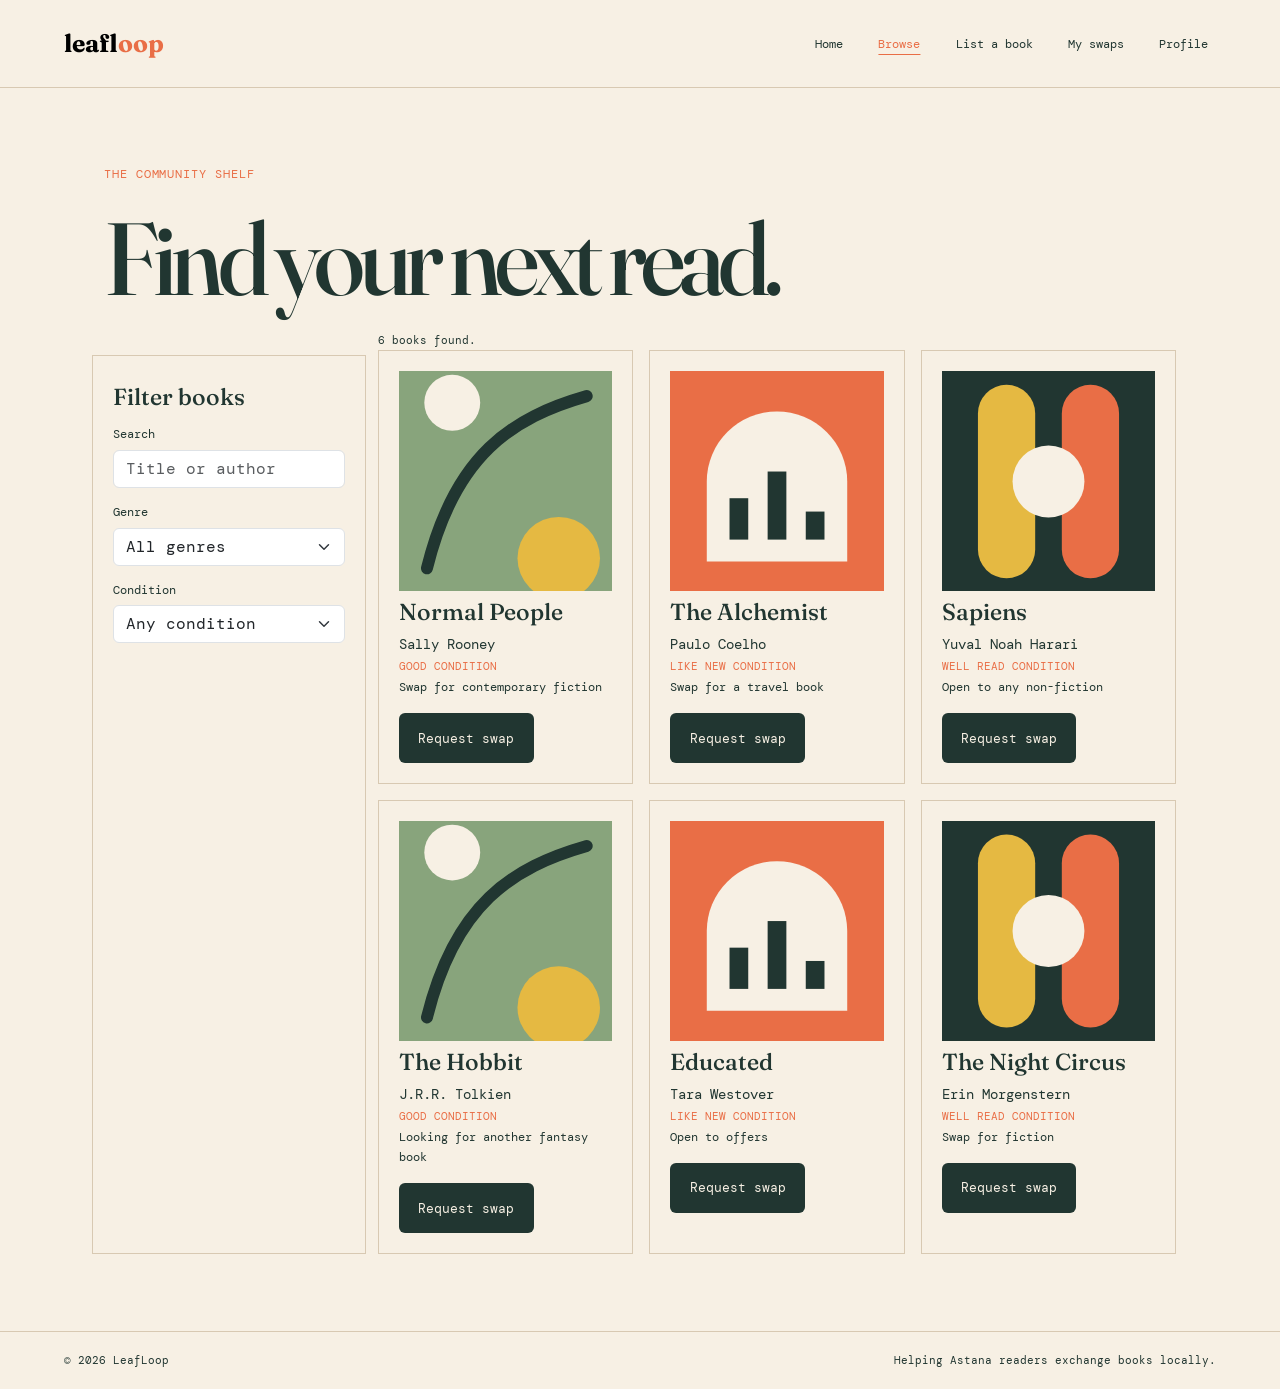
==== browse.html @ 826518ef "Add book search and filters" ====
<!DOCTYPE html>
<html lang="en">
<head>
  <meta charset="UTF-8">
  <meta name="viewport" content="width=device-width, initial-scale=1.0">
  <meta name="description" content="Browse books offered by LeafLoop readers in Astana.">
  <title>Browse books | LeafLoop</title>
  <link rel="stylesheet" href="vendor/bootstrap/css/bootstrap.min.css">
  <link rel="stylesheet" href="styles.css?v=55413a9">
</head>
<body>
  <a class="skip-link" href="#main-content">Skip to main content</a>

  <header class="site-header navbar navbar-expand-lg">
    <div class="container-fluid px-0">
      <a class="brand navbar-brand" href="index.html">leaf<span>loop</span></a>
      <button class="navbar-toggler" type="button" data-bs-toggle="collapse" data-bs-target="#main-navigation" aria-controls="main-navigation" aria-expanded="false" aria-label="Open navigation">
        <span class="navbar-toggler-icon"></span>
      </button>
      <nav class="collapse navbar-collapse" id="main-navigation" aria-label="Main navigation">
        <ul class="site-nav navbar-nav ms-auto">
          <li class="nav-item"><a class="nav-link" href="index.html">Home</a></li>
          <li class="nav-item"><a class="nav-link active" href="browse.html" aria-current="page">Browse</a></li>
          <li class="nav-item"><a class="nav-link" href="list-book.html">List a book</a></li>
          <li class="nav-item"><a class="nav-link" href="swaps.html">My swaps</a></li>
          <li class="nav-item"><a class="nav-link" href="profile.html">Profile</a></li>
        </ul>
      </nav>
    </div>
  </header>

  <main class="container" id="main-content">
    <p class="eyebrow">The community shelf</p>
    <h1>Find your next read.</h1>

    <div class="filter-bar row g-4 mt-2">
      <aside class="filter-panel col-lg-3" aria-labelledby="filter-title">
        <h2 id="filter-title">Filter books</h2>
        <label for="search">Search</label>
        <input class="form-control" id="search" name="search" type="search" placeholder="Title or author">

        <label for="genre">Genre</label>
        <select class="form-select" id="genre" name="genre">
          <option value="all">All genres</option>
          <option value="Fiction">Fiction</option>
          <option value="Non-fiction">Non-fiction</option>
          <option value="Fantasy">Fantasy</option>
        </select>

        <label for="condition">Condition</label>
        <select class="form-select" id="condition" name="condition">
          <option value="all">Any condition</option>
          <option value="Like new">Like new</option>
          <option value="Good">Good</option>
          <option value="Well read">Well read</option>
        </select>
      </aside>

      <section class="col-lg-9 mt-0" aria-label="Available books">
        <p id="book-results" class="form-note" aria-live="polite"></p>
        <div class="book-grid mt-0" id="book-list"></div>
      </section>
    </div>
  </main>

  <footer class="site-footer container-fluid">
    <span>© 2026 LeafLoop</span>
    <span>Helping Astana readers exchange books locally.</span>
  </footer>
  <script src="vendor/bootstrap/js/bootstrap.bundle.min.js"></script>
  <script src="js/browse.js"></script>
</body>
</html>
---- styles.css ----
@import url('https://fonts.googleapis.com/css2?family=DM+Mono:wght@400;500&family=Fraunces:opsz,wght@9..144,500;9..144,700&display=swap');

:root {
    --paper: #f7f0e4;
    --ink: #213631;
    --orange: #e96e46;
    --mustard: #e5b942;
    --leaf: #88a47c;
    --line: #d8c9b2;
}

* {
    box-sizing: border-box;
}

body {
    background: var(--paper);
    color: var(--ink);
    font-family: "DM Mono", monospace;
    margin: 0;
}

a {
    color: inherit;
}

.skip-link {
    background: var(--ink);
    color: var(--paper);
    left: 1rem;
    padding: .75rem 1rem;
    position: fixed;
    top: -5rem;
    z-index: 10;
}

.skip-link:focus {
    top: 1rem;
}

a:focus-visible, button:focus-visible, input:focus-visible, select:focus-visible, textarea:focus-visible,
.navbar-toggler:focus-visible, .site-nav .nav-link:focus-visible, .form-control:focus-visible,
.form-select:focus-visible, .button:focus-visible {
    outline: 3px solid var(--orange);
    outline-offset: 3px;
    box-shadow: none;
}

.site-header {
    align-items: center;
    border-bottom: 1px solid var(--line);
    display: flex;
    justify-content: space-between;
    padding: 1.25rem clamp(1.25rem, 5vw, 5rem);
}

.brand {
    font-family: Fraunces, serif;
    font-size: 1.55rem;
    font-weight: 700;
    text-decoration: none;
}

.brand span {
    color: var(--orange);
}

.site-nav {
    display: flex;
    flex-wrap: wrap;
    gap: 1.2rem;
    justify-content: flex-end;
    list-style: none;
    margin: 0;
    padding: 0;
}

.site-nav a {
    color: var(--ink);
    font-size: .75rem;
    text-decoration: none;
}

.site-nav .nav-link:hover, .site-nav .nav-link.active {
    color: var(--orange);
    text-decoration: underline;
    text-underline-offset: .35rem;
}

main.container {
    margin: 0 auto;
    max-width: 1200px;
    padding: clamp(2.5rem, 6vw, 5.5rem) clamp(1.25rem, 5vw, 5rem);
}

h1, h2, h3 {
    font-family: Fraunces, serif;
    line-height: 1.12;
    overflow-wrap: anywhere;
}

h1 {
    font-size: clamp(3.3rem, 8vw, 7rem);
    letter-spacing: -.06em;
    margin: 0 0 1rem;
}

h2 {
    font-size: clamp(2rem, 4vw, 3.5rem);
    letter-spacing: -.04em;
    margin: 0 0 1rem;
}

h3 {
    font-size: 1.45rem;
    margin: .5rem 0;
}

.filter-panel h2, .book-card h2, .swap-item h2 {
    font-size: 1.45rem;
    letter-spacing: normal;
    margin: .5rem 0;
}

p {
    line-height: 1.7;
}

.eyebrow {
    color: var(--orange);
    font-size: .72rem;
    letter-spacing: .08em;
    text-transform: uppercase;
}

.button {
    background: var(--ink);
    color: var(--paper);
    display: inline-flex;
    align-items: center;
    font-size: .8rem;
    justify-content: center;
    min-height: 44px;
    padding: .9rem 1.15rem;
    text-align: center;
    text-decoration: none;
    white-space: normal;
}

.button:hover {
    background: var(--orange);
}

.button-outline {
    background: transparent;
    border: 1px solid var(--ink);
    color: var(--ink);
}

.hero {
    display: grid;
    gap: 3rem;
    grid-template-columns: minmax(0, 1.2fr) minmax(0, .8fr);
    min-height: 470px;
}

.hero-copy {
    align-self: center;
}

.hero-copy p {
    font-size: 1rem;
    max-width: 540px;
}

.hero-image {
    align-self: center;
    display: block;
    max-height: 470px;
    object-fit: cover;
    width: 100%;
}

.stats, .book-grid {
    display: grid;
    gap: 1rem;
    grid-template-columns: repeat(3, minmax(0, 1fr));
    margin-top: 2rem;
}

.stat, .book-card {
    border: 1px solid var(--line);
    min-width: 0;
    padding: 1.25rem;
}

.book-card {
    transition: border-color .2s ease, transform .2s ease;
}

.book-card:hover {
    border-color: var(--leaf);
    transform: translateY(-2px);
}

.stat strong {
    color: var(--orange);
    display: block;
    font-family: Fraunces, serif;
    font-size: 2.3rem;
}

.section-head {
    align-items: end;
    display: flex;
    justify-content: space-between;
    margin-top: 5rem;
}

.section-head > a {
    align-items: center;
    display: inline-flex;
    min-height: 44px;
}

.book-cover-image {
    display: block;
    height: 220px;
    object-fit: cover;
    width: 100%;
}

.book-card p {
    font-size: .75rem;
}

.book-card .book-author {
    font-size: .85rem;
    margin: 0;
}

.tag {
    color: var(--orange);
    font-size: .68rem;
    text-transform: uppercase;
}

.swap-layout, .profile-layout {
    display: grid;
    gap: 1.5rem;
    grid-template-columns: 240px minmax(0, 1fr);
}

.filter-bar > *, .profile-layout > *, .swap-layout > *, .swap-item > * {
    min-width: 0;
}

.filter-panel, .form-panel, .profile-aside {
    border: 1px solid var(--line);
    padding: 1.25rem;
}

.filter-panel label, .form-panel label {
    display: block;
    font-size: .72rem;
    margin: 1rem 0 .4rem;
}

input, select, textarea {
    background: #fffaf2;
    border: 1px solid var(--line);
    font: inherit;
    padding: .75rem;
    width: 100%;
}

.list-form {
    max-width: 650px;
}

.form-note {
    font-size: .7rem;
    margin-bottom: 0;
}

.condition-guide {
    margin-top: 5rem;
    max-width: 900px;
}

table {
    border-collapse: collapse;
    width: 100%;
}

th, td {
    border: 1px solid var(--line);
    padding: 1rem;
    text-align: left;
}

thead {
    background: var(--ink);
    color: var(--paper);
}

tbody tr:nth-child(even) {
    background: #fffaf2;
}

.condition-guide .table thead th {
    background: var(--ink);
    color: var(--paper);
}

.condition-guide .table tbody tr:nth-child(even) > * {
    background: #fffaf2;
}

.swap-item {
    border-bottom: 1px solid var(--line);
    display: grid;
    gap: 1rem;
    grid-template-columns: 90px minmax(0, 1fr) minmax(120px, auto);
    padding: 1.25rem 0;
}

.swap-item .button {
    align-self: center;
}

.mini-cover {
    align-items: center;
    background: var(--mustard);
    display: flex;
    font-family: Fraunces, serif;
    justify-content: center;
    min-height: 105px;
    padding: .4rem;
    text-align: center;
}

.status {
    color: var(--orange);
    font-size: .72rem;
}

.profile-aside {
    background: var(--ink);
    color: var(--paper);
}

.profile-aside h2 {
    color: var(--mustard);
}

.profile-list {
    list-style: none;
    padding: 0;
}

.profile-list li {
    border-bottom: 1px solid #547067;
    padding: .75rem 0;
}

.site-footer {
    border-top: 1px solid var(--line);
    display: flex;
    font-size: .7rem;
    gap: 1rem;
    justify-content: space-between;
    padding: 1.25rem clamp(1.25rem, 5vw, 5rem);
}

@media (max-width: 991.98px) {
    .site-header {
        padding: 1rem clamp(1.25rem, 4vw, 2.5rem);
    }

    .site-nav {
        gap: .25rem .75rem;
        padding-top: .75rem;
    }

    main.container {
        padding: 3.5rem clamp(1.25rem, 4vw, 2.5rem);
    }

    h1 {
        font-size: clamp(3rem, 7vw, 4.75rem);
    }

    .hero {
        gap: 1.5rem;
        grid-template-columns: 1fr;
        min-height: 0;
    }

    .hero-image {
        max-height: 360px;
        object-fit: contain;
    }

    .stats {
        grid-template-columns: repeat(3, minmax(0, 1fr));
    }

    .book-grid {
        grid-template-columns: repeat(2, minmax(0, 1fr));
    }

    .swap-layout, .profile-layout {
        grid-template-columns: 1fr;
    }

    .profile-layout .book-grid {
        grid-template-columns: repeat(2, minmax(0, 1fr));
    }

    .swap-item {
        grid-template-columns: 80px minmax(0, 1fr) minmax(120px, auto);
    }

    .condition-guide {
        margin-top: 3.5rem;
    }
}

@media (max-width: 575.98px) {
    .site-header {
        padding: .75rem 1rem;
    }

    .site-header .navbar-collapse {
        padding: .5rem 0 .25rem;
    }

    .site-nav {
        gap: 0;
        padding-top: .25rem;
        width: 100%;
    }

    .site-nav .nav-link {
        min-height: 44px;
        padding: .65rem .25rem;
    }

    input, select, textarea {
        min-height: 44px;
    }

    main.container {
        padding: 2.75rem 1rem;
    }

    h1 {
        font-size: clamp(2.6rem, 11vw, 3.3rem);
    }

    h2 {
        font-size: clamp(1.8rem, 8vw, 2.5rem);
    }

    .hero-copy p {
        font-size: .9rem;
    }

    .hero-image {
        max-height: 280px;
    }

    .stats, .book-grid {
        grid-template-columns: 1fr;
    }

    .profile-layout .book-grid {
        grid-template-columns: 1fr;
    }

    .stat, .book-card, .filter-panel, .form-panel, .profile-aside {
        padding: 1rem;
    }

    .book-cover-image {
        height: 200px;
    }

    .section-head {
        align-items: flex-start;
        flex-direction: column;
        gap: 1rem;
        margin-top: 3rem;
    }

    .swap-item {
        gap: .75rem;
        grid-template-columns: 64px minmax(0, 1fr);
        padding: 1rem 0;
    }

    .swap-item h2 {
        font-size: 1.2rem;
        overflow-wrap: anywhere;
    }

    .swap-item .button {
        grid-column: 1 / -1;
        width: 100%;
    }

    .mini-cover {
        min-height: 90px;
    }

    .condition-guide {
        margin-top: 3rem;
    }

    .condition-guide .table-responsive {
        overscroll-behavior-x: contain;
    }

    .condition-guide table {
        min-width: 600px;
    }

    th, td {
        font-size: .75rem;
        padding: .65rem;
    }

    .list-form .button {
        width: 100%;
    }

    .site-footer {
        align-items: flex-start;
        flex-direction: column;
        gap: .5rem;
        padding: 1rem;
    }
}
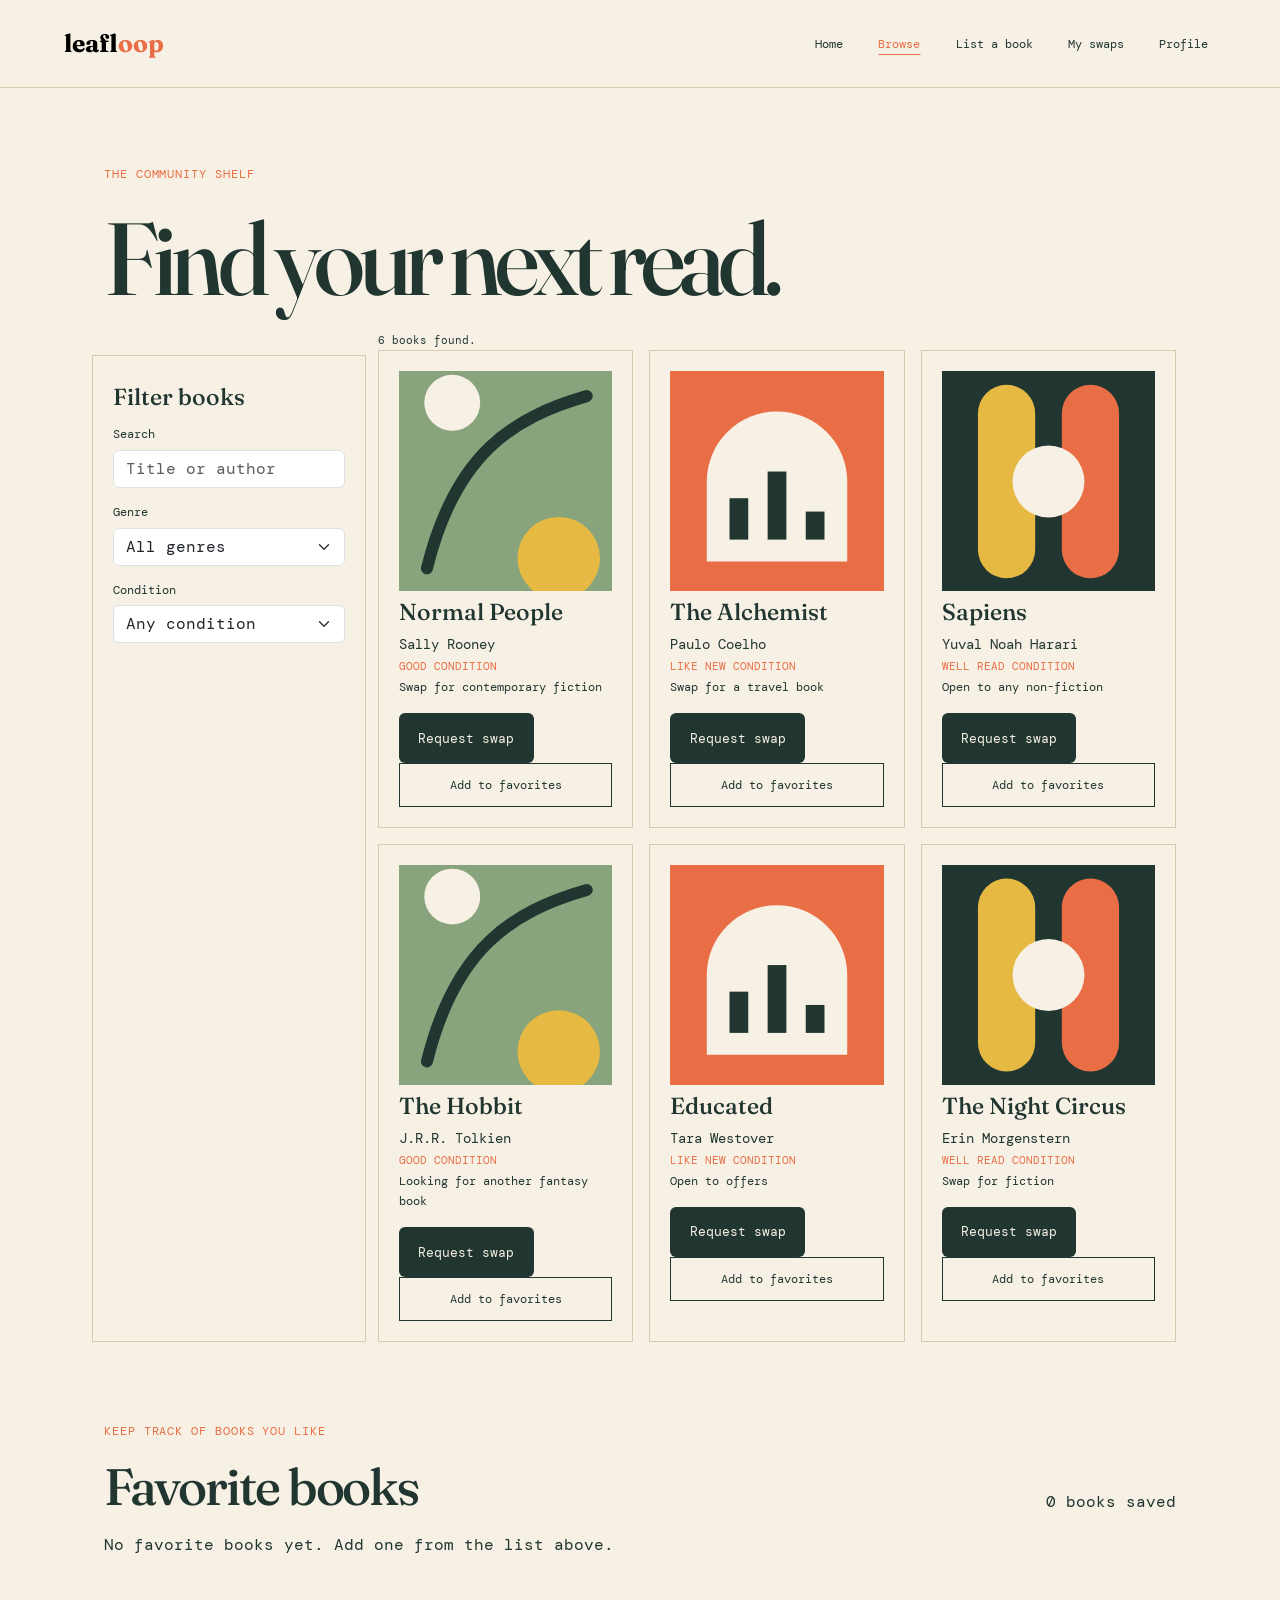
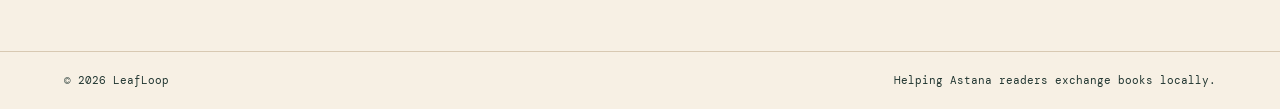
==== commit 1f516b83: "Add book favorites" ====
--- a/browse.html
+++ b/browse.html
@@ -61,6 +61,18 @@
         <div class="book-grid mt-0" id="book-list"></div>
       </section>
     </div>
+
+    <section class="favorites-section" aria-labelledby="favorites-title">
+      <div class="section-head">
+        <div>
+          <p class="eyebrow">Keep track of books you like</p>
+          <h2 id="favorites-title">Favorite books</h2>
+        </div>
+        <p id="favorite-count" aria-live="polite">0 books saved</p>
+      </div>
+      <p id="favorite-empty">No favorite books yet. Add one from the list above.</p>
+      <div class="book-grid favorite-grid mt-0" id="favorite-list"></div>
+    </section>
   </main>
 
   <footer class="site-footer container-fluid">
--- a/styles.css
+++ b/styles.css
@@ -223,6 +223,35 @@
     min-height: 44px;
 }
 
+.favorites-section {
+    margin-top: 5rem;
+}
+
+.favorites-section .section-head {
+    margin-top: 0;
+}
+
+.favorite-button {
+    background: transparent;
+    border: 1px solid var(--ink);
+    color: var(--ink);
+    cursor: pointer;
+    font: inherit;
+    font-size: .75rem;
+    min-height: 44px;
+    padding: .7rem;
+    width: 100%;
+}
+
+.favorite-button:hover, .favorite-button[aria-pressed="true"] {
+    background: var(--ink);
+    color: var(--paper);
+}
+
+.favorite-grid {
+    margin-top: 1rem;
+}
+
 .book-cover-image {
     display: block;
     height: 220px;
@@ -281,6 +310,34 @@
 .form-note {
     font-size: .7rem;
     margin-bottom: 0;
+}
+
+.field-error {
+    color: #a63224;
+    font-size: .72rem;
+    margin: .3rem 0 0;
+    min-height: 1.1rem;
+}
+
+.form-control[aria-invalid="true"], .form-select[aria-invalid="true"] {
+    border-color: #a63224;
+}
+
+.form-success {
+    color: #315c3d;
+    font-size: .8rem;
+    margin: .75rem 0 0;
+}
+
+.submitted-listings {
+    margin-top: 3rem;
+}
+
+.submitted-listing-list {
+    display: grid;
+    gap: 1rem;
+    grid-template-columns: minmax(0, 1fr);
+    max-width: 650px;
 }
 
 .condition-guide {
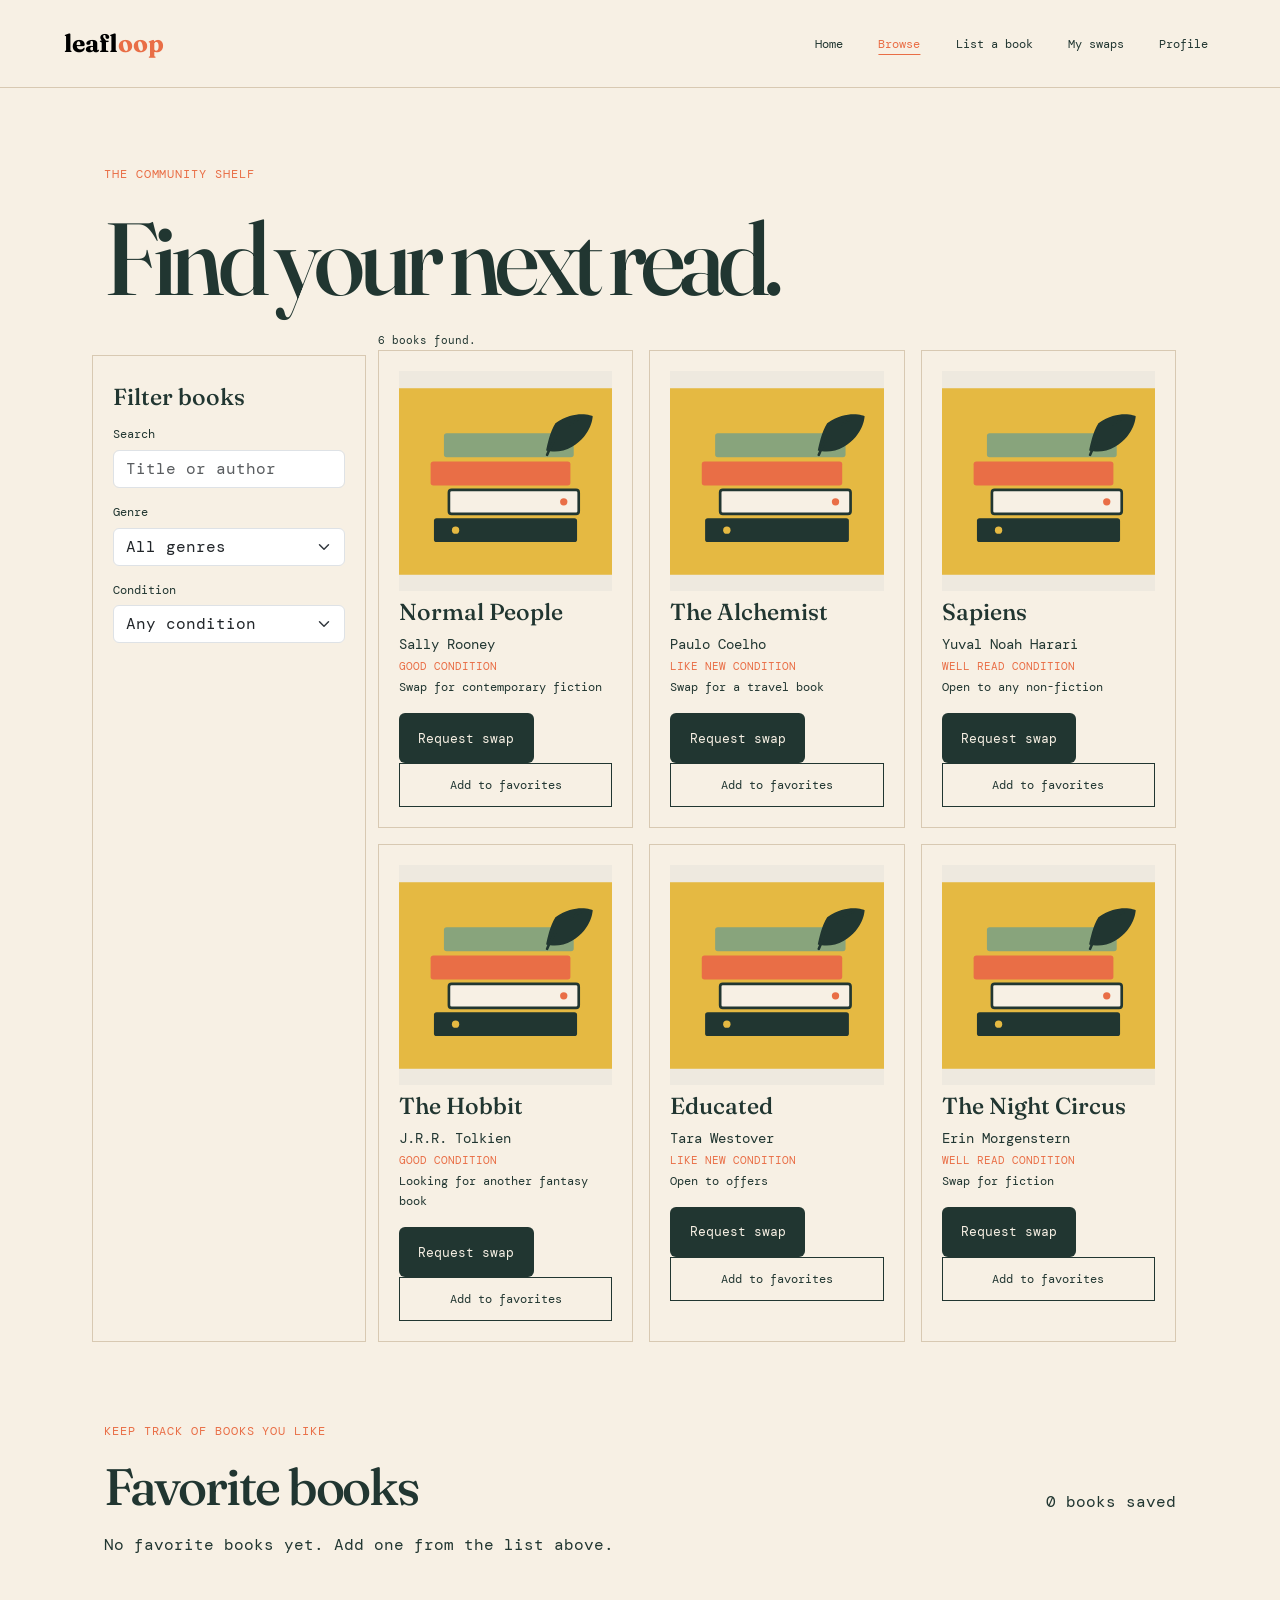
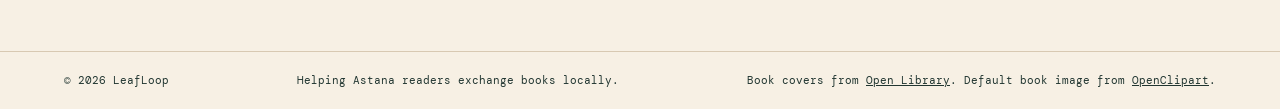
==== commit de63f190: "Replace sample book covers" ====
--- a/browse.html
+++ b/browse.html
@@ -78,6 +78,7 @@
   <footer class="site-footer container-fluid">
     <span>© 2026 LeafLoop</span>
     <span>Helping Astana readers exchange books locally.</span>
+    <span>Book covers from <a href="https://openlibrary.org">Open Library</a>. Default book image from <a href="https://openclipart.org/detail/29190">OpenClipart</a>.</span>
   </footer>
   <script src="vendor/bootstrap/js/bootstrap.bundle.min.js"></script>
   <script src="js/browse.js"></script>
--- a/styles.css
+++ b/styles.css
@@ -253,9 +253,10 @@
 }
 
 .book-cover-image {
+    background: #eee9df;
     display: block;
     height: 220px;
-    object-fit: cover;
+    object-fit: contain;
     width: 100%;
 }
 
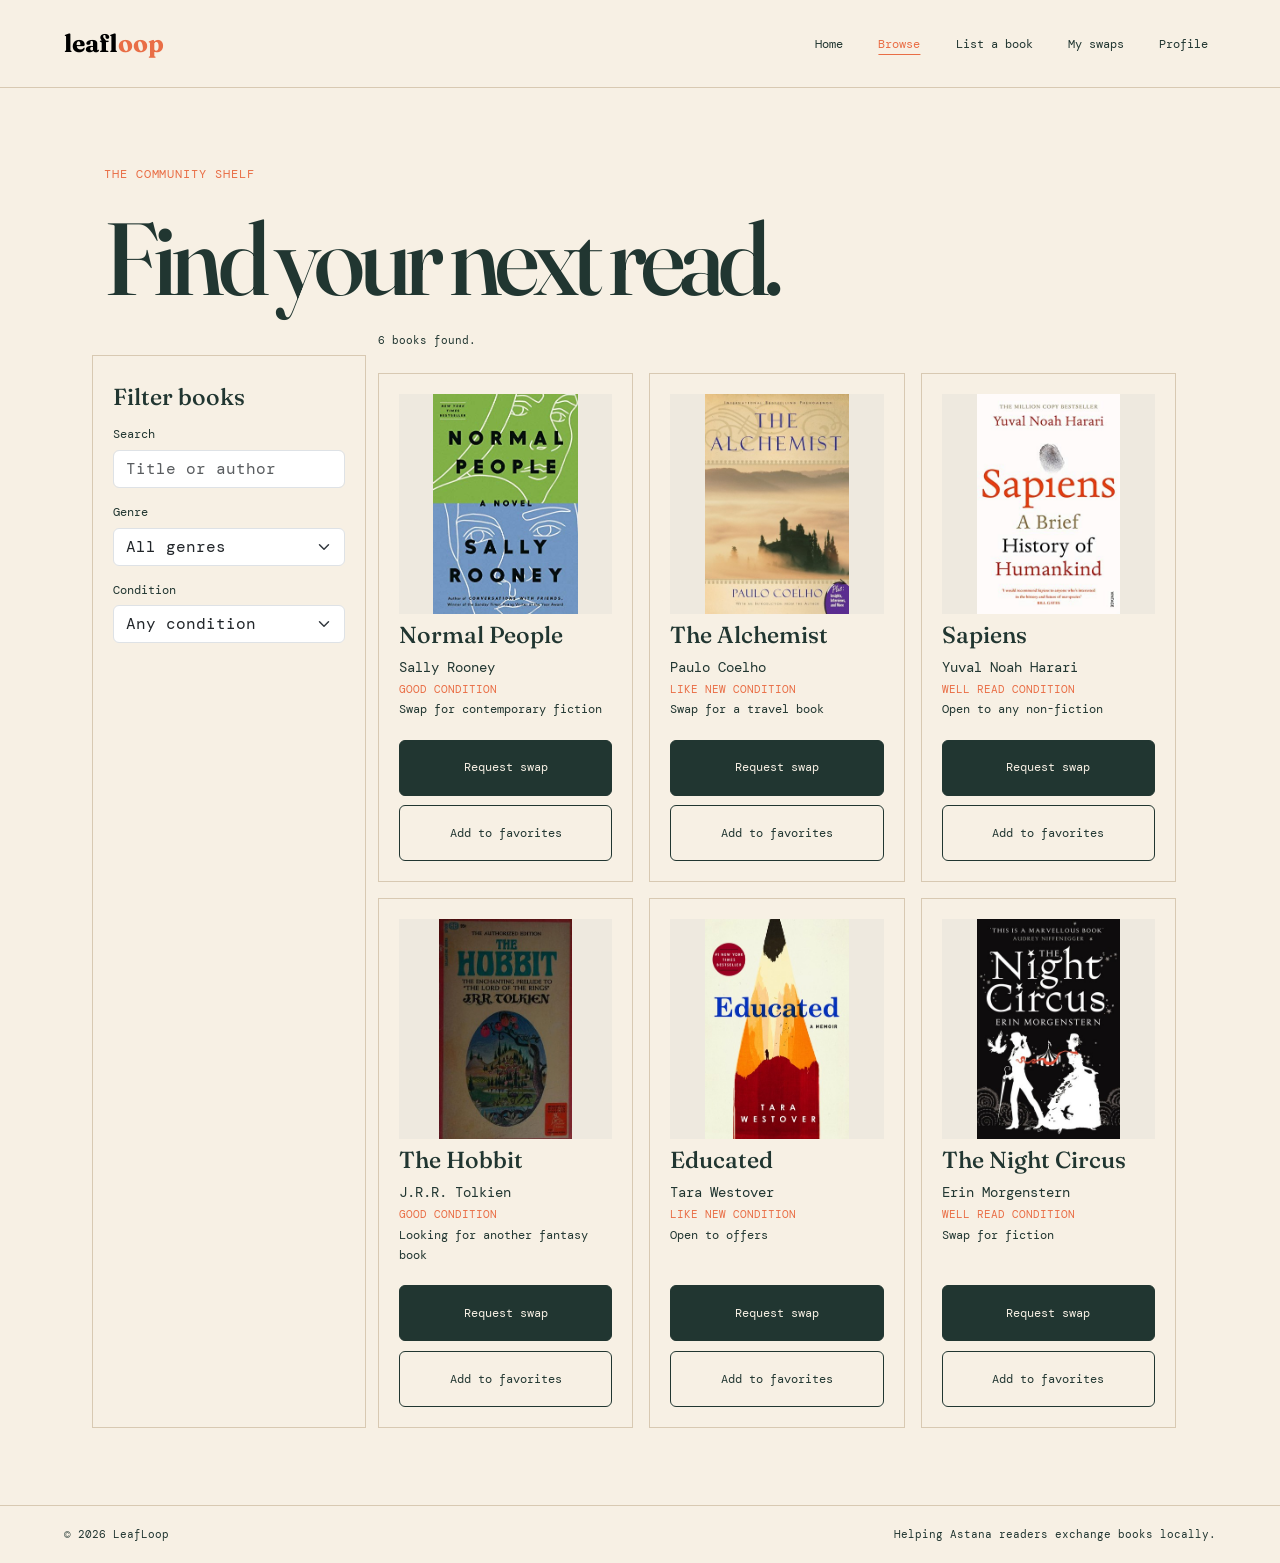
==== commit 8ef4847a: "Add book covers and Update Readme" ====
--- a/browse.html
+++ b/browse.html
@@ -6,7 +6,7 @@
   <meta name="description" content="Browse books offered by LeafLoop readers in Astana.">
   <title>Browse books | LeafLoop</title>
   <link rel="stylesheet" href="vendor/bootstrap/css/bootstrap.min.css">
-  <link rel="stylesheet" href="styles.css?v=55413a9">
+  <link rel="stylesheet" href="styles.css?v=profile-favorites">
 </head>
 <body>
   <a class="skip-link" href="#main-content">Skip to main content</a>
@@ -58,29 +58,17 @@
 
       <section class="col-lg-9 mt-0" aria-label="Available books">
         <p id="book-results" class="form-note" aria-live="polite"></p>
+        <p id="favorite-message" class="field-error" role="status"></p>
         <div class="book-grid mt-0" id="book-list"></div>
       </section>
     </div>
-
-    <section class="favorites-section" aria-labelledby="favorites-title">
-      <div class="section-head">
-        <div>
-          <p class="eyebrow">Keep track of books you like</p>
-          <h2 id="favorites-title">Favorite books</h2>
-        </div>
-        <p id="favorite-count" aria-live="polite">0 books saved</p>
-      </div>
-      <p id="favorite-empty">No favorite books yet. Add one from the list above.</p>
-      <div class="book-grid favorite-grid mt-0" id="favorite-list"></div>
-    </section>
   </main>
 
   <footer class="site-footer container-fluid">
     <span>© 2026 LeafLoop</span>
     <span>Helping Astana readers exchange books locally.</span>
-    <span>Book covers from <a href="https://openlibrary.org">Open Library</a>. Default book image from <a href="https://openclipart.org/detail/29190">OpenClipart</a>.</span>
   </footer>
   <script src="vendor/bootstrap/js/bootstrap.bundle.min.js"></script>
-  <script src="js/browse.js"></script>
+  <script src="js/books.js"></script>
 </body>
 </html>
--- a/styles.css
+++ b/styles.css
@@ -195,6 +195,8 @@
 }
 
 .book-card {
+    display: flex;
+    flex-direction: column;
     transition: border-color .2s ease, transform .2s ease;
 }
 
@@ -231,15 +233,21 @@
     margin-top: 0;
 }
 
-.favorite-button {
-    background: transparent;
+.book-actions {
+    display: grid;
+    gap: .6rem;
+    margin-top: auto;
+    padding-top: .25rem;
+}
+
+.book-actions .button {
     border: 1px solid var(--ink);
-    color: var(--ink);
-    cursor: pointer;
+    border-radius: .375rem;
     font: inherit;
     font-size: .75rem;
-    min-height: 44px;
-    padding: .7rem;
+    height: 3.5rem;
+    line-height: 1.4;
+    padding: .65rem .75rem;
     width: 100%;
 }
 
@@ -308,6 +316,29 @@
     max-width: 650px;
 }
 
+.listing-preview {
+    background: #fffaf2;
+    border: 1px solid var(--line);
+    margin-top: 2rem;
+    padding: 1.25rem;
+}
+
+.listing-preview h2 {
+    font-size: 1.35rem;
+}
+
+.preview-card h3 {
+    font-size: 1.1rem;
+}
+
+.preview-card p:last-child {
+    margin-bottom: 0;
+}
+
+.condition-toggle {
+    margin-bottom: 1rem;
+}
+
 .form-note {
     font-size: .7rem;
     margin-bottom: 0;
@@ -379,23 +410,19 @@
     border-bottom: 1px solid var(--line);
     display: grid;
     gap: 1rem;
-    grid-template-columns: 90px minmax(0, 1fr) minmax(120px, auto);
+    grid-template-columns: 90px minmax(0, 1fr) 11rem;
     padding: 1.25rem 0;
 }
 
 .swap-item .button {
     align-self: center;
-}
-
-.mini-cover {
-    align-items: center;
-    background: var(--mustard);
-    display: flex;
-    font-family: Fraunces, serif;
-    justify-content: center;
-    min-height: 105px;
-    padding: .4rem;
-    text-align: center;
+    height: 3.5rem;
+    width: 100%;
+}
+
+.swap-cover-image {
+    height: 120px;
+    width: 100%;
 }
 
 .status {
@@ -477,7 +504,7 @@
     }
 
     .swap-item {
-        grid-template-columns: 80px minmax(0, 1fr) minmax(120px, auto);
+        grid-template-columns: 80px minmax(0, 1fr) 11rem;
     }
 
     .condition-guide {
@@ -568,8 +595,9 @@
         width: 100%;
     }
 
-    .mini-cover {
-        min-height: 90px;
+    .swap-cover-image {
+        height: 90px;
+        width: 64px;
     }
 
     .condition-guide {
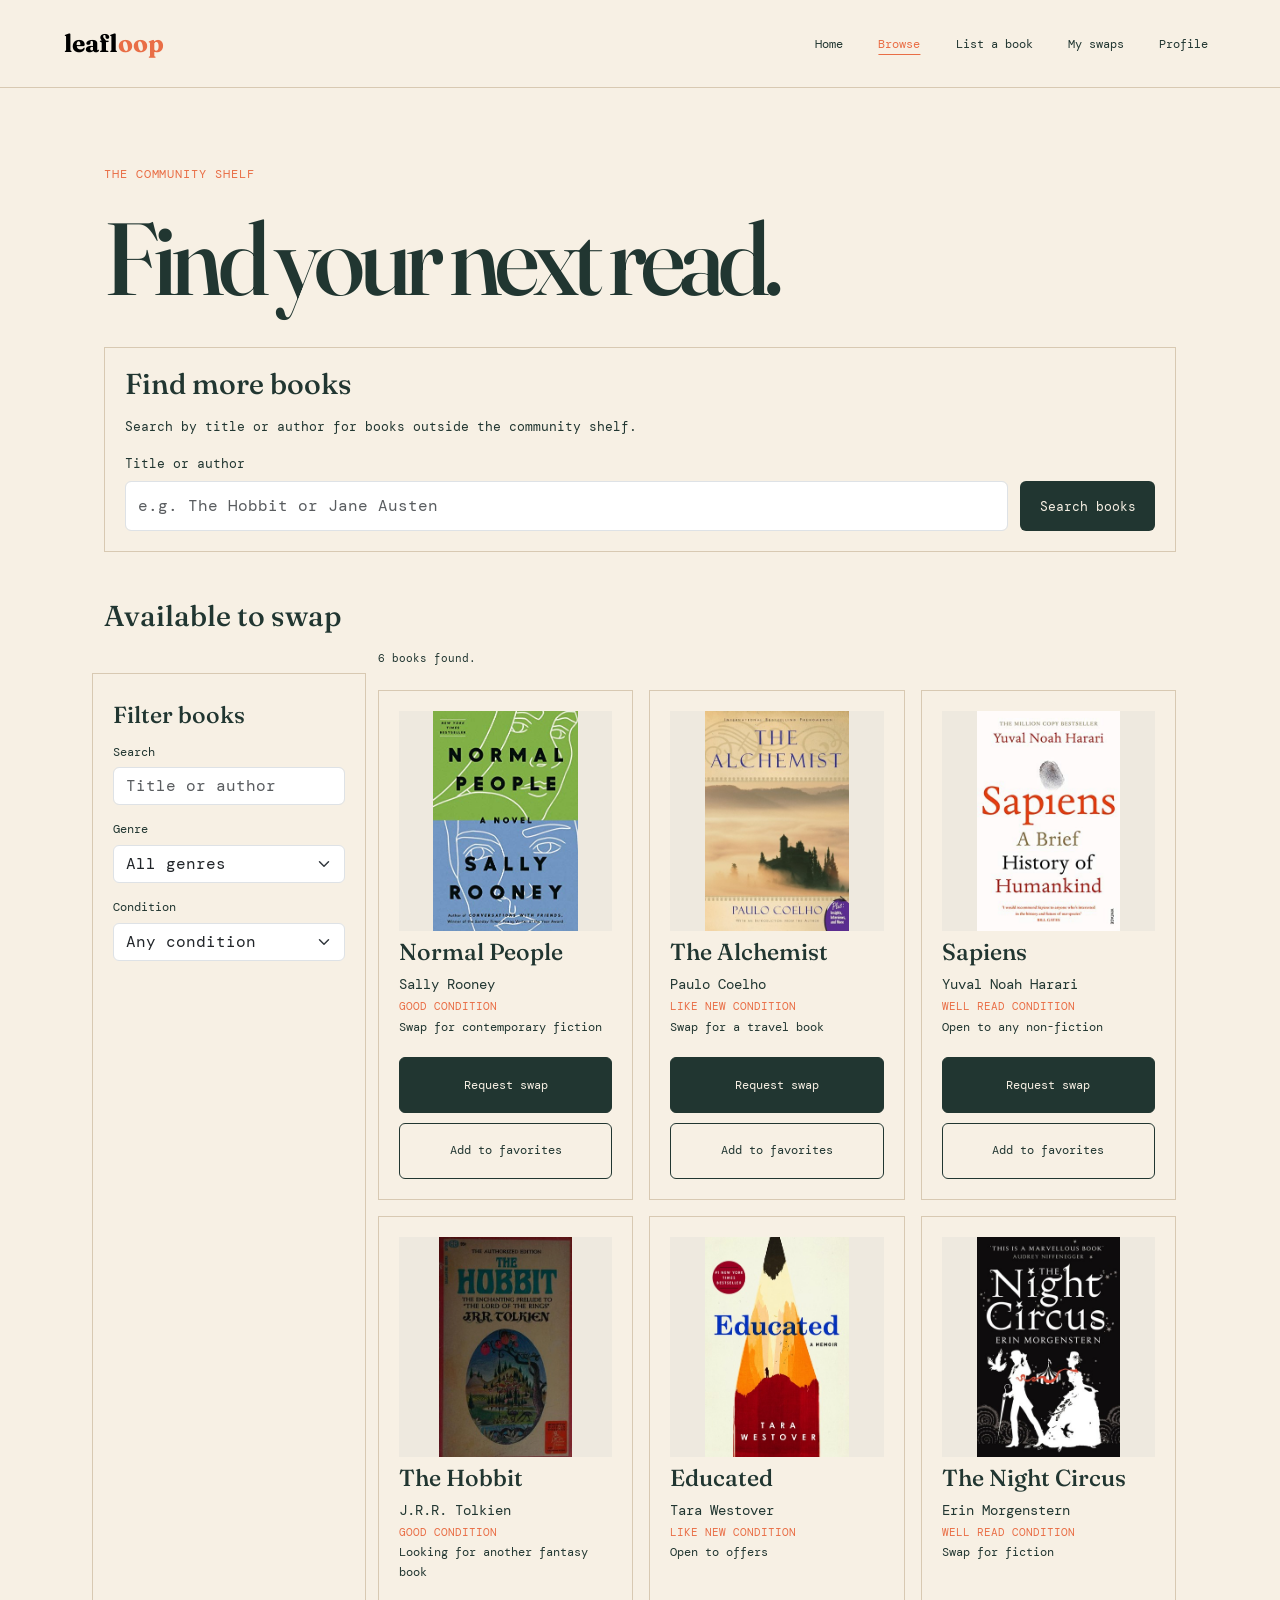
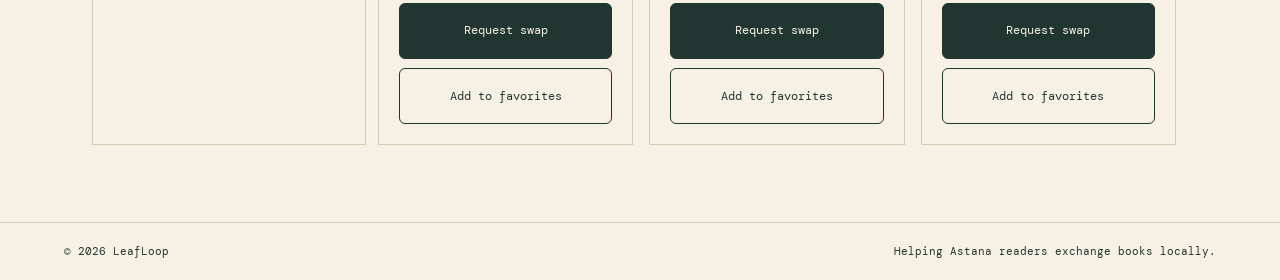
==== commit 089336b4: "Add book search with Open Library" ====
--- a/browse.html
+++ b/browse.html
@@ -6,7 +6,7 @@
   <meta name="description" content="Browse books offered by LeafLoop readers in Astana.">
   <title>Browse books | LeafLoop</title>
   <link rel="stylesheet" href="vendor/bootstrap/css/bootstrap.min.css">
-  <link rel="stylesheet" href="styles.css?v=profile-favorites">
+  <link rel="stylesheet" href="styles.css?v=book-search">
 </head>
 <body>
   <a class="skip-link" href="#main-content">Skip to main content</a>
@@ -33,6 +33,21 @@
     <p class="eyebrow">The community shelf</p>
     <h1>Find your next read.</h1>
 
+    <section class="book-search" aria-labelledby="book-search-title">
+      <h2 id="book-search-title">Find more books</h2>
+      <p>Search by title or author for books outside the community shelf.</p>
+      <form id="book-search-form" novalidate>
+        <label for="book-search-query">Title or author</label>
+        <div class="book-search-controls">
+          <input class="form-control" id="book-search-query" name="query" type="search" maxlength="120" placeholder="e.g. The Hobbit or Jane Austen" aria-describedby="book-search-message" required>
+          <button class="button btn" id="book-search-button" type="submit">Search books</button>
+        </div>
+      </form>
+      <p class="book-search-message" id="book-search-message" role="status" aria-live="polite"></p>
+      <div class="book-grid" id="book-search-results" aria-busy="false" hidden></div>
+    </section>
+
+    <h2 class="community-title">Available to swap</h2>
     <div class="filter-bar row g-4 mt-2">
       <aside class="filter-panel col-lg-3" aria-labelledby="filter-title">
         <h2 id="filter-title">Filter books</h2>
@@ -70,5 +85,6 @@
   </footer>
   <script src="vendor/bootstrap/js/bootstrap.bundle.min.js"></script>
   <script src="js/books.js"></script>
+  <script src="js/book-search.js"></script>
 </body>
 </html>
--- a/styles.css
+++ b/styles.css
@@ -181,6 +181,44 @@
     width: 100%;
 }
 
+.book-search {
+    border: 1px solid var(--line);
+    margin: 2rem 0 3rem;
+    padding: 1.25rem;
+}
+
+.book-search h2, .community-title {
+    font-size: 1.8rem;
+    letter-spacing: normal;
+}
+
+.book-search p, .book-search label {
+    font-size: .8rem;
+}
+
+.book-search label {
+    display: block;
+    margin-bottom: .5rem;
+}
+
+.book-search-controls {
+    display: grid;
+    gap: .75rem;
+    grid-template-columns: minmax(0, 1fr) auto;
+}
+
+.book-search-message {
+    margin: 1rem 0 0;
+}
+
+.book-search-message:empty {
+    display: none;
+}
+
+#book-search-results[hidden] {
+    display: none;
+}
+
 .stats, .book-grid {
     display: grid;
     gap: 1rem;
@@ -513,6 +551,10 @@
 }
 
 @media (max-width: 575.98px) {
+    .book-search-controls {
+        grid-template-columns: 1fr;
+    }
+
     .site-header {
         padding: .75rem 1rem;
     }
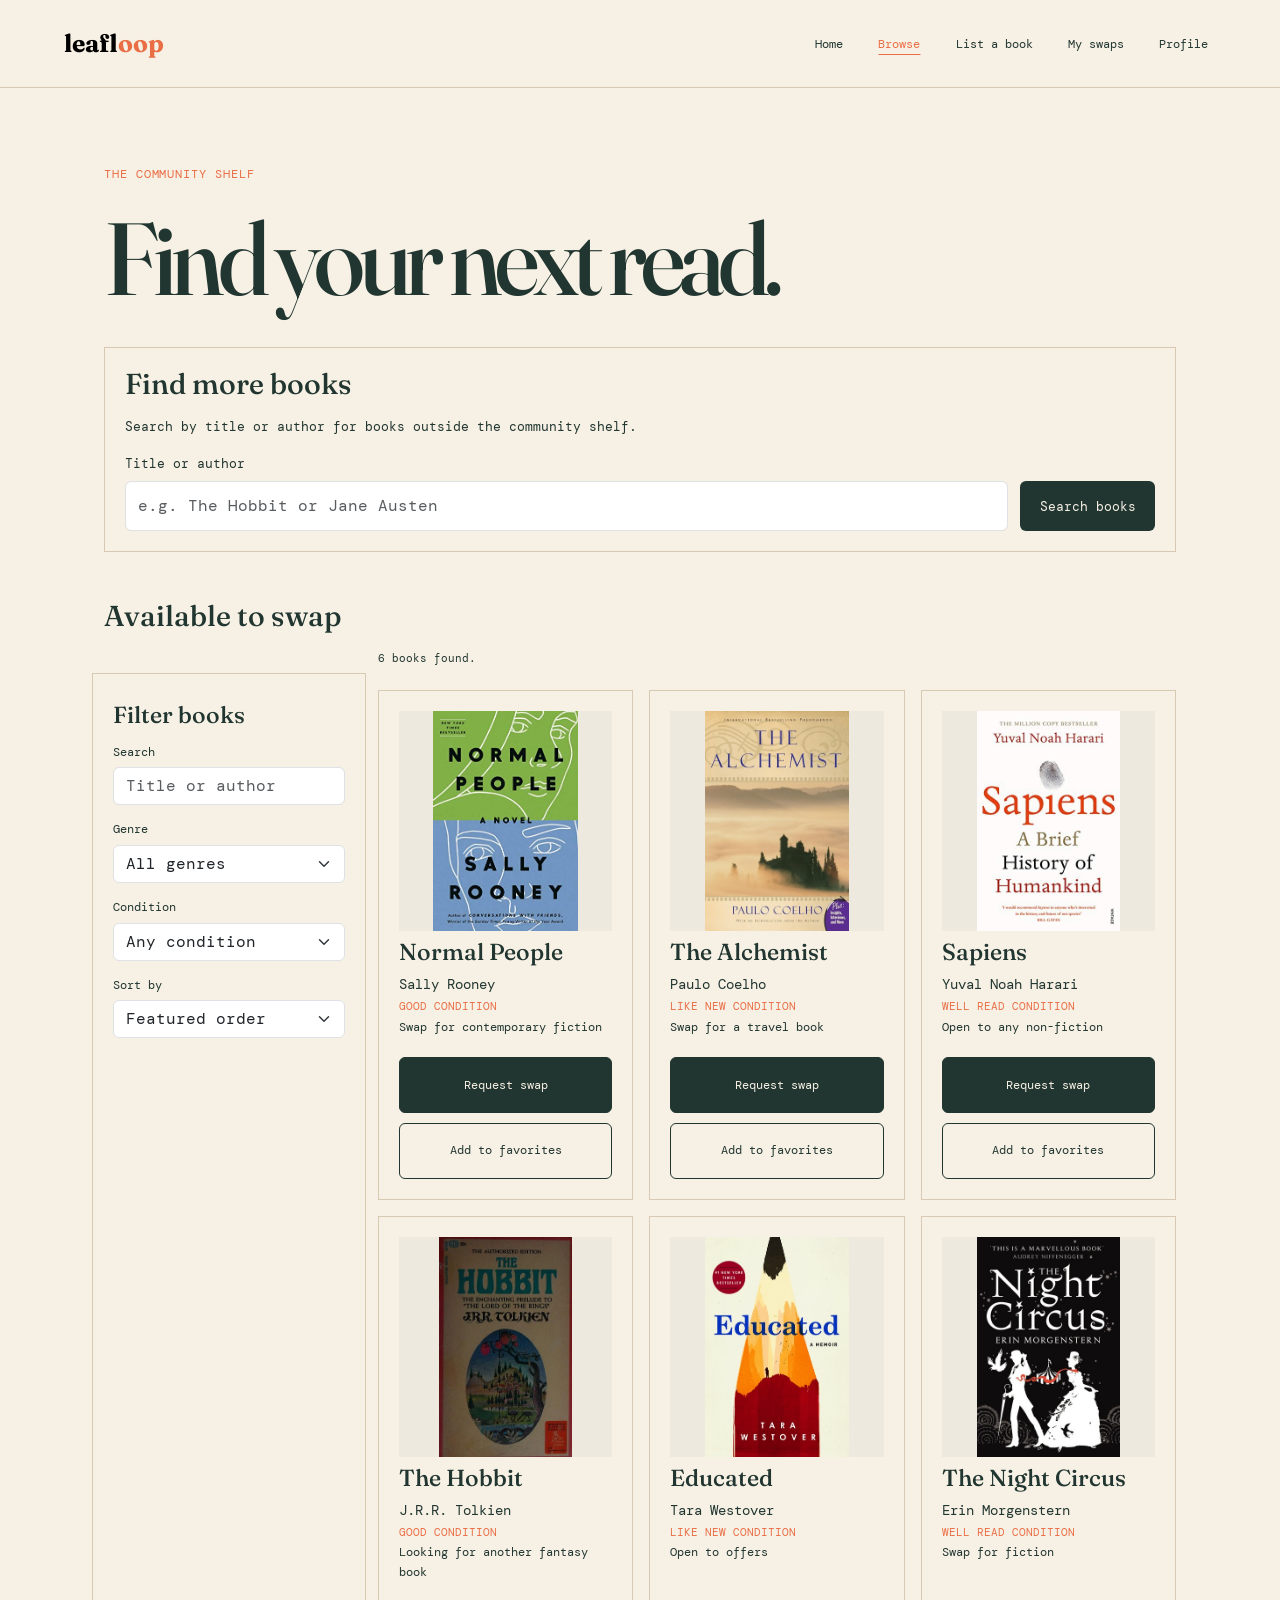
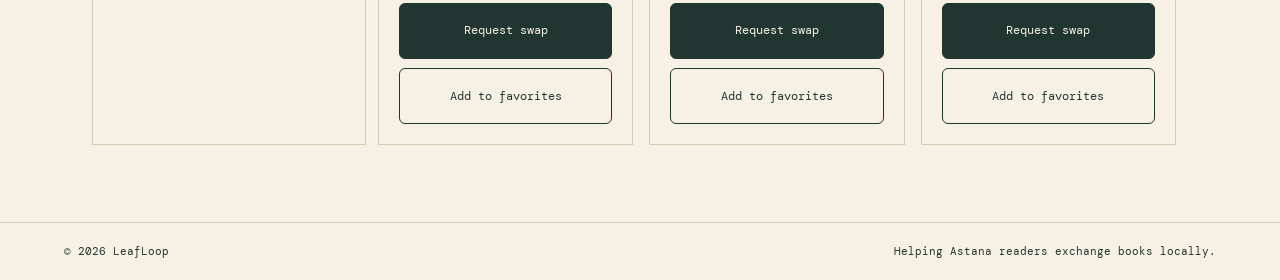
==== commit a5c69e6b: "Add catalogue sorting and final project notes" ====
--- a/browse.html
+++ b/browse.html
@@ -6,7 +6,7 @@
   <meta name="description" content="Browse books offered by LeafLoop readers in Astana.">
   <title>Browse books | LeafLoop</title>
   <link rel="stylesheet" href="vendor/bootstrap/css/bootstrap.min.css">
-  <link rel="stylesheet" href="styles.css?v=book-search">
+  <link rel="stylesheet" href="styles.css?v=book-details">
 </head>
 <body>
   <a class="skip-link" href="#main-content">Skip to main content</a>
@@ -69,6 +69,14 @@
           <option value="Good">Good</option>
           <option value="Well read">Well read</option>
         </select>
+
+        <label for="sort-books">Sort by</label>
+        <select class="form-select" id="sort-books" name="sort">
+          <option value="featured">Featured order</option>
+          <option value="title-asc">Title: A to Z</option>
+          <option value="title-desc">Title: Z to A</option>
+          <option value="author-asc">Author: A to Z</option>
+        </select>
       </aside>
 
       <section class="col-lg-9 mt-0" aria-label="Available books">
@@ -79,12 +87,35 @@
     </div>
   </main>
 
+  <dialog class="book-details" id="book-details" aria-labelledby="book-details-title">
+    <div class="book-details-header">
+      <h2 id="book-details-title">Book details</h2>
+      <button class="button btn" id="book-details-close" type="button">Close</button>
+    </div>
+    <p id="book-details-message" role="status" aria-live="polite"></p>
+    <div class="book-details-content" id="book-details-content" aria-busy="false" hidden>
+      <div class="book-details-cover" id="book-details-cover"></div>
+      <div>
+        <p class="book-author" id="book-details-author"></p>
+        <p id="book-details-year"></p>
+        <h3>About this book</h3>
+        <p class="book-description" id="book-details-description"></p>
+        <h3>Subjects</h3>
+        <p id="book-details-subjects"></p>
+        <a class="button btn" id="book-details-link" target="_blank" rel="noopener noreferrer">More on Open Library</a>
+      </div>
+    </div>
+    <button class="button btn" id="book-details-retry" type="button" hidden>Try again</button>
+  </dialog>
+
   <footer class="site-footer container-fluid">
     <span>© 2026 LeafLoop</span>
     <span>Helping Astana readers exchange books locally.</span>
   </footer>
   <script src="vendor/bootstrap/js/bootstrap.bundle.min.js"></script>
+  <script src="js/book.js"></script>
   <script src="js/books.js"></script>
   <script src="js/book-search.js"></script>
+  <script src="js/book-details.js"></script>
 </body>
 </html>
--- a/styles.css
+++ b/styles.css
@@ -219,6 +219,62 @@
     display: none;
 }
 
+.book-details {
+    background: var(--paper);
+    border: 1px solid var(--line);
+    color: var(--ink);
+    margin: auto;
+    max-height: 90vh;
+    max-width: 800px;
+    overflow-y: auto;
+    padding: 1.5rem;
+    width: calc(100% - 2rem);
+}
+
+.book-details::backdrop {
+    background: rgb(0 0 0 / 60%);
+}
+
+.book-details-header {
+    align-items: flex-start;
+    display: flex;
+    gap: 1rem;
+    justify-content: space-between;
+    margin-bottom: 1rem;
+}
+
+.book-details-header h2 {
+    font-size: 1.8rem;
+    margin: 0;
+}
+
+.book-details-header .button {
+    flex-shrink: 0;
+}
+
+.book-details-content {
+    display: grid;
+    gap: 1.5rem;
+    grid-template-columns: 180px minmax(0, 1fr);
+}
+
+.book-details [hidden], #book-details-message:empty {
+    display: none;
+}
+
+.book-details-cover .book-cover-image {
+    height: 280px;
+}
+
+.book-details p {
+    font-size: .85rem;
+    overflow-wrap: anywhere;
+}
+
+.book-description {
+    white-space: pre-line;
+}
+
 .stats, .book-grid {
     display: grid;
     gap: 1rem;
@@ -477,6 +533,33 @@
     color: var(--mustard);
 }
 
+.profile-form {
+    margin: 1.5rem 0;
+}
+
+.profile-form label {
+    display: block;
+    font-size: .75rem;
+    margin-bottom: .5rem;
+}
+
+.profile-form .button {
+    background: var(--mustard);
+    color: var(--ink);
+    margin-top: .75rem;
+    width: 100%;
+}
+
+.profile-form .button:hover {
+    background: var(--paper);
+}
+
+.profile-form p {
+    font-size: .75rem;
+    margin: .75rem 0 0;
+    min-height: 1.25rem;
+}
+
 .profile-list {
     list-style: none;
     padding: 0;
@@ -555,6 +638,10 @@
         grid-template-columns: 1fr;
     }
 
+    .book-details-content {
+        grid-template-columns: 1fr;
+    }
+
     .site-header {
         padding: .75rem 1rem;
     }
